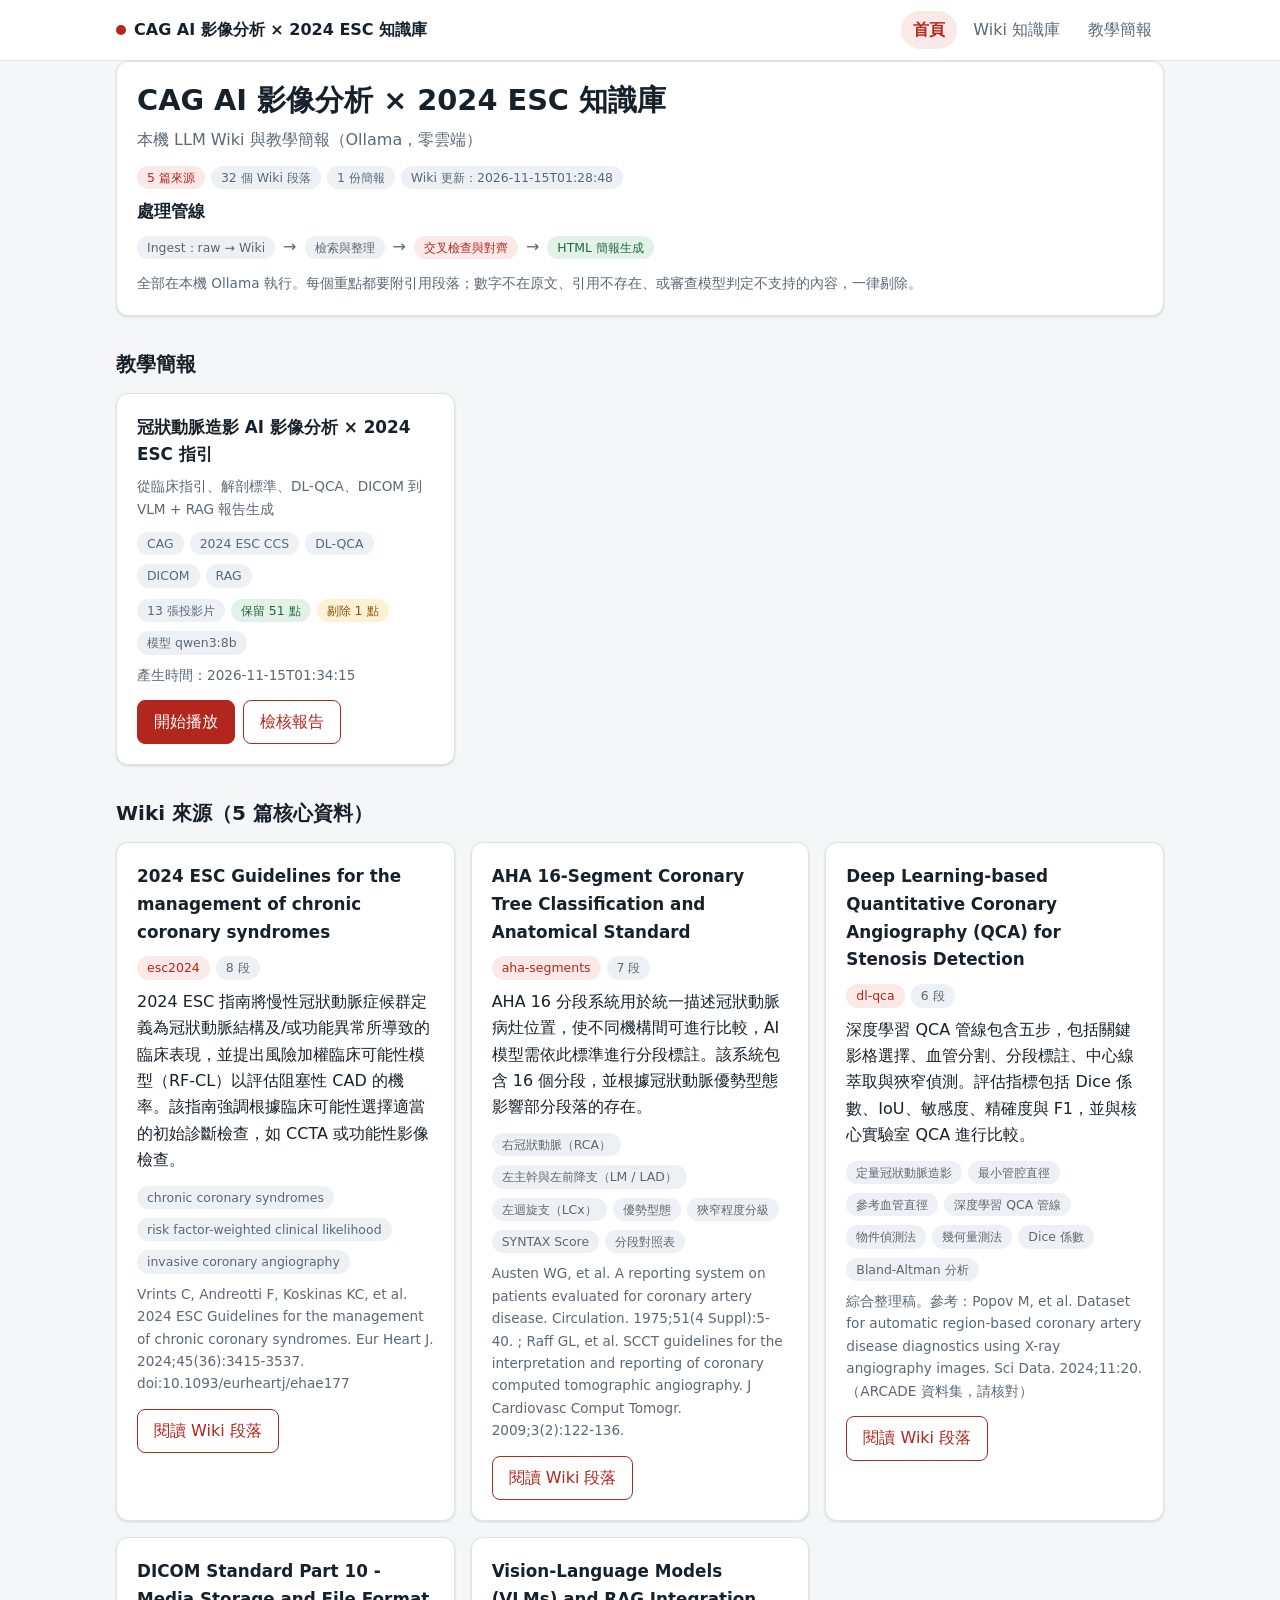
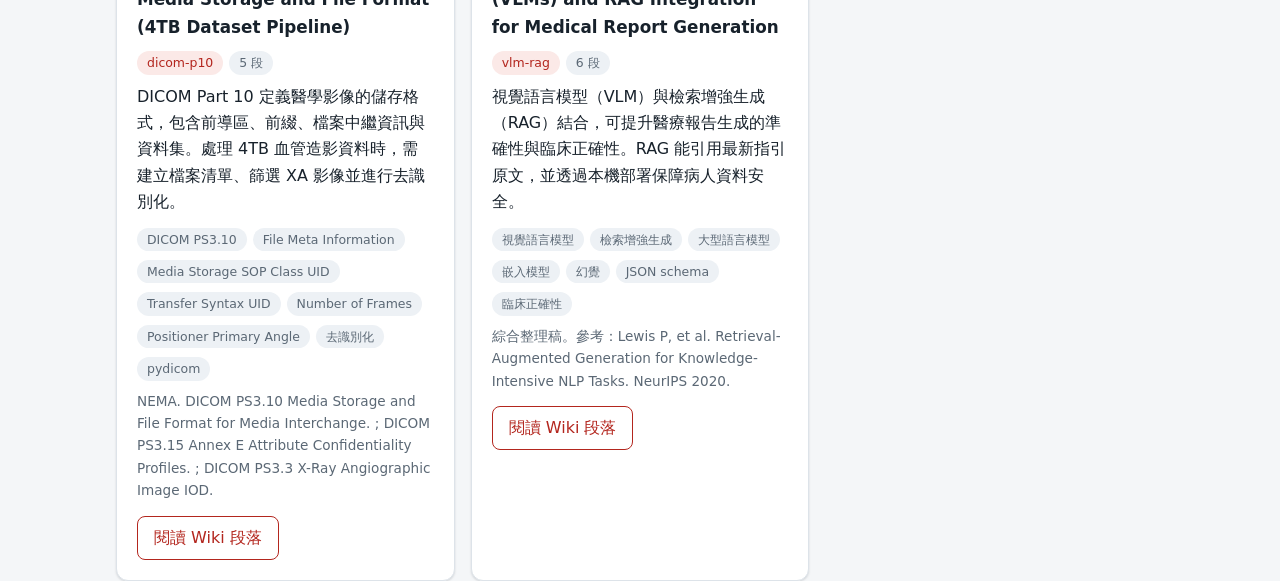
==== docs/index.html @ cc396cfe "Initialize local CAG LLM Wiki and teaching slide pipeline - raw/: 5 source notes (ESC 2024 CCS, AHA " ====
<!doctype html>
<html lang="zh-Hant">
<head>
  <meta charset="utf-8">
  <meta name="viewport" content="width=device-width, initial-scale=1">
  <meta http-equiv="Content-Security-Policy" content="default-src 'self'; script-src 'self'; style-src 'self'; img-src 'self' data:; connect-src 'self'; object-src 'none'; base-uri 'none'; form-action 'none'">
  <meta name="referrer" content="no-referrer">
  <title>CAG AI 知識庫</title>
  <link rel="icon" href="data:,">
  <link rel="stylesheet" href="style.css">
</head>
<body data-page="home">
  <header class="site-header">
    <div class="container header-inner">
      <a class="brand" id="brand" href="index.html">CAG AI 知識庫</a>
      <nav class="nav" id="nav" aria-label="主選單">
        <a href="index.html" data-page="home">首頁</a>
        <a href="wiki.html" data-page="wiki">Wiki 知識庫</a>
        <a href="slides.html" data-page="slides">教學簡報</a>
      </nav>
    </div>
  </header>

  <main class="container" id="main">
    <section class="card">
      <h1 id="site-title">CAG AI 影像分析 × 2024 ESC 知識庫</h1>
      <p class="lead" id="site-subtitle"></p>
      <div id="stats"></div>
      <h3>處理管線</h3>
      <ul class="flow">
        <li><span class="tag">Ingest：raw → Wiki</span></li>
        <li><span class="tag">檢索與整理</span></li>
        <li><span class="tag accent">交叉檢查與對齊</span></li>
        <li><span class="tag ok">HTML 簡報生成</span></li>
      </ul>
      <p class="small">全部在本機 Ollama 執行。每個重點都要附引用段落；數字不在原文、引用不存在、或審查模型判定不支持的內容，一律剔除。</p>
    </section>

    <h2 class="section-title">教學簡報</h2>
    <div class="grid" id="decks"></div>

    <h2 class="section-title">Wiki 來源（5 篇核心資料）</h2>
    <div class="grid" id="sources"></div>
  </main>

  <script src="common.js"></script>
  <script src="home.js"></script>
</body>
</html>
---- docs/style.css ----
/* 共用樣式：所有頁面只使用 .card 與 .tag 兩種版面元件 */
:root {
  --bg: #f4f6f8;
  --surface: #ffffff;
  --text: #17212b;
  --muted: #5b6875;
  --line: #dde3e9;
  --accent: #b3261e;        /* 冠狀動脈紅 */
  --accent-soft: #fbe9e7;
  --ok: #1e6b3a;
  --ok-soft: #e3f2e8;
  --warn: #8a5300;
  --warn-soft: #fff1d6;
  --tag-bg: #edf1f5;
  --radius: 12px;
  --shadow: 0 1px 2px rgba(16, 24, 40, .06), 0 1px 3px rgba(16, 24, 40, .08);
  --font: "Noto Sans TC", "Microsoft JhengHei", "PingFang TC", system-ui, sans-serif;
  color-scheme: light;
}
@media (prefers-color-scheme: dark) {
  :root {
    --bg: #0f1419; --surface: #182029; --text: #e6ebf0; --muted: #9aa7b4; --line: #2a3541;
    --accent: #ff8a80; --accent-soft: #3a1f1d; --ok: #8fd6a5; --ok-soft: #1b3324;
    --warn: #ffc56b; --warn-soft: #3a2c12; --tag-bg: #232e39; --shadow: none;
    color-scheme: dark;
  }
}

* { box-sizing: border-box; }
html, body { margin: 0; }
body { background: var(--bg); color: var(--text); font-family: var(--font); line-height: 1.65; }
a { color: var(--accent); }
.container { max-width: 1080px; margin: 0 auto; padding: 0 16px; }

/* 頁首（所有頁面相同結構） */
.site-header { background: var(--surface); border-bottom: 1px solid var(--line); }
.header-inner { display: flex; align-items: center; justify-content: space-between; gap: 16px;
  min-height: 60px; flex-wrap: wrap; }
.brand { font-weight: 700; color: var(--text); text-decoration: none; }
.brand::before { content: ""; display: inline-block; width: 10px; height: 10px; border-radius: 50%;
  background: var(--accent); margin-right: 8px; vertical-align: middle; }
.nav { display: flex; gap: 4px; flex-wrap: wrap; }
.nav a { padding: 6px 12px; border-radius: 999px; text-decoration: none; color: var(--muted); }
.nav a[aria-current="page"] { background: var(--accent-soft); color: var(--accent); font-weight: 600; }

main { padding: 28px 0 48px; }
h1 { font-size: 1.8rem; line-height: 1.3; margin: 0 0 8px; }
h2 { font-size: 1.25rem; margin: 0 0 12px; }
h3 { font-size: 1.05rem; margin: 0 0 6px; }
.lead { color: var(--muted); margin: 0 0 16px; }
.section-title { margin: 32px 0 12px; }
.small { font-size: .85rem; color: var(--muted); }

/* Card */
.grid { display: grid; gap: 16px; grid-template-columns: repeat(auto-fill, minmax(300px, 1fr)); }
.card { background: var(--surface); border: 1px solid var(--line); border-radius: var(--radius);
  box-shadow: var(--shadow); padding: 20px; min-width: 0; overflow-wrap: anywhere; }
.card > :last-child { margin-bottom: 0; }
.card p { margin: 0 0 10px; }
.card-actions { margin-top: 14px; display: flex; gap: 8px; flex-wrap: wrap; }

/* Tag */
.tags { display: flex; flex-wrap: wrap; gap: 6px; margin: 8px 0; padding: 0; list-style: none; }
.tag { display: inline-block; font-size: .78rem; line-height: 1.4; padding: 3px 10px; border-radius: 999px;
  background: var(--tag-bg); color: var(--muted); text-decoration: none; white-space: nowrap; }
.tag.accent { background: var(--accent-soft); color: var(--accent); }
.tag.ok { background: var(--ok-soft); color: var(--ok); }
.tag.warn { background: var(--warn-soft); color: var(--warn); }
a.tag:hover { outline: 1px solid currentColor; }

.btn { display: inline-block; border: 1px solid var(--accent); background: var(--accent); color: #fff;
  padding: 8px 16px; border-radius: 8px; text-decoration: none; font: inherit; cursor: pointer; }
.btn.ghost { background: transparent; color: var(--accent); }
.btn:disabled { opacity: .4; cursor: default; }
@media (prefers-color-scheme: dark) { .btn { color: #1a0d0c; } .btn.ghost { color: var(--accent); } }

/* Pipeline 流程 */
.flow { display: flex; flex-wrap: wrap; gap: 8px; align-items: center; margin: 8px 0 12px; padding: 0; list-style: none; }
.flow li + li::before { content: "→"; color: var(--muted); margin-right: 8px; }

/* Wiki 段落 */
.chunk { scroll-margin-top: 16px; }
.chunk:target { border-color: var(--accent); }
.citation { font-size: .85rem; color: var(--muted); }

/* 簡報 */
.deck-bar { display: flex; align-items: center; gap: 12px; flex-wrap: wrap; margin-bottom: 12px; }
.deck-bar progress { flex: 1 1 160px; height: 6px; accent-color: var(--accent); }
.slide.card { min-height: 440px; padding: 36px 40px; display: flex; flex-direction: column; }
.slide[hidden] { display: none; }
.slide h2 { font-size: 1.6rem; margin-bottom: 20px; }
.slide.title-slide { justify-content: center; text-align: center; }
.slide.title-slide h1 { font-size: 2.1rem; }
.slide.title-slide .tags { justify-content: center; }
.slide ul.points { margin: 0; padding-left: 1.3em; display: grid; gap: 14px; font-size: 1.1rem; }
.slide ul.points .tag { margin-left: 6px; vertical-align: 2px; }
.slide .slide-foot { margin-top: auto; padding-top: 20px; }
.refs { margin: 0; padding-left: 1.2em; display: grid; gap: 10px; }
.status { padding: 16px; }

@media (max-width: 640px) {
  .slide.card { padding: 24px 20px; min-height: 360px; }
  .slide h2 { font-size: 1.3rem; }
  .slide.title-slide h1 { font-size: 1.6rem; }
  .slide ul.points { font-size: 1rem; }
}
@media print {
  .site-header, .deck-bar { display: none; }
  .slide[hidden] { display: flex; }
  .slide.card { break-after: page; box-shadow: none; }
}
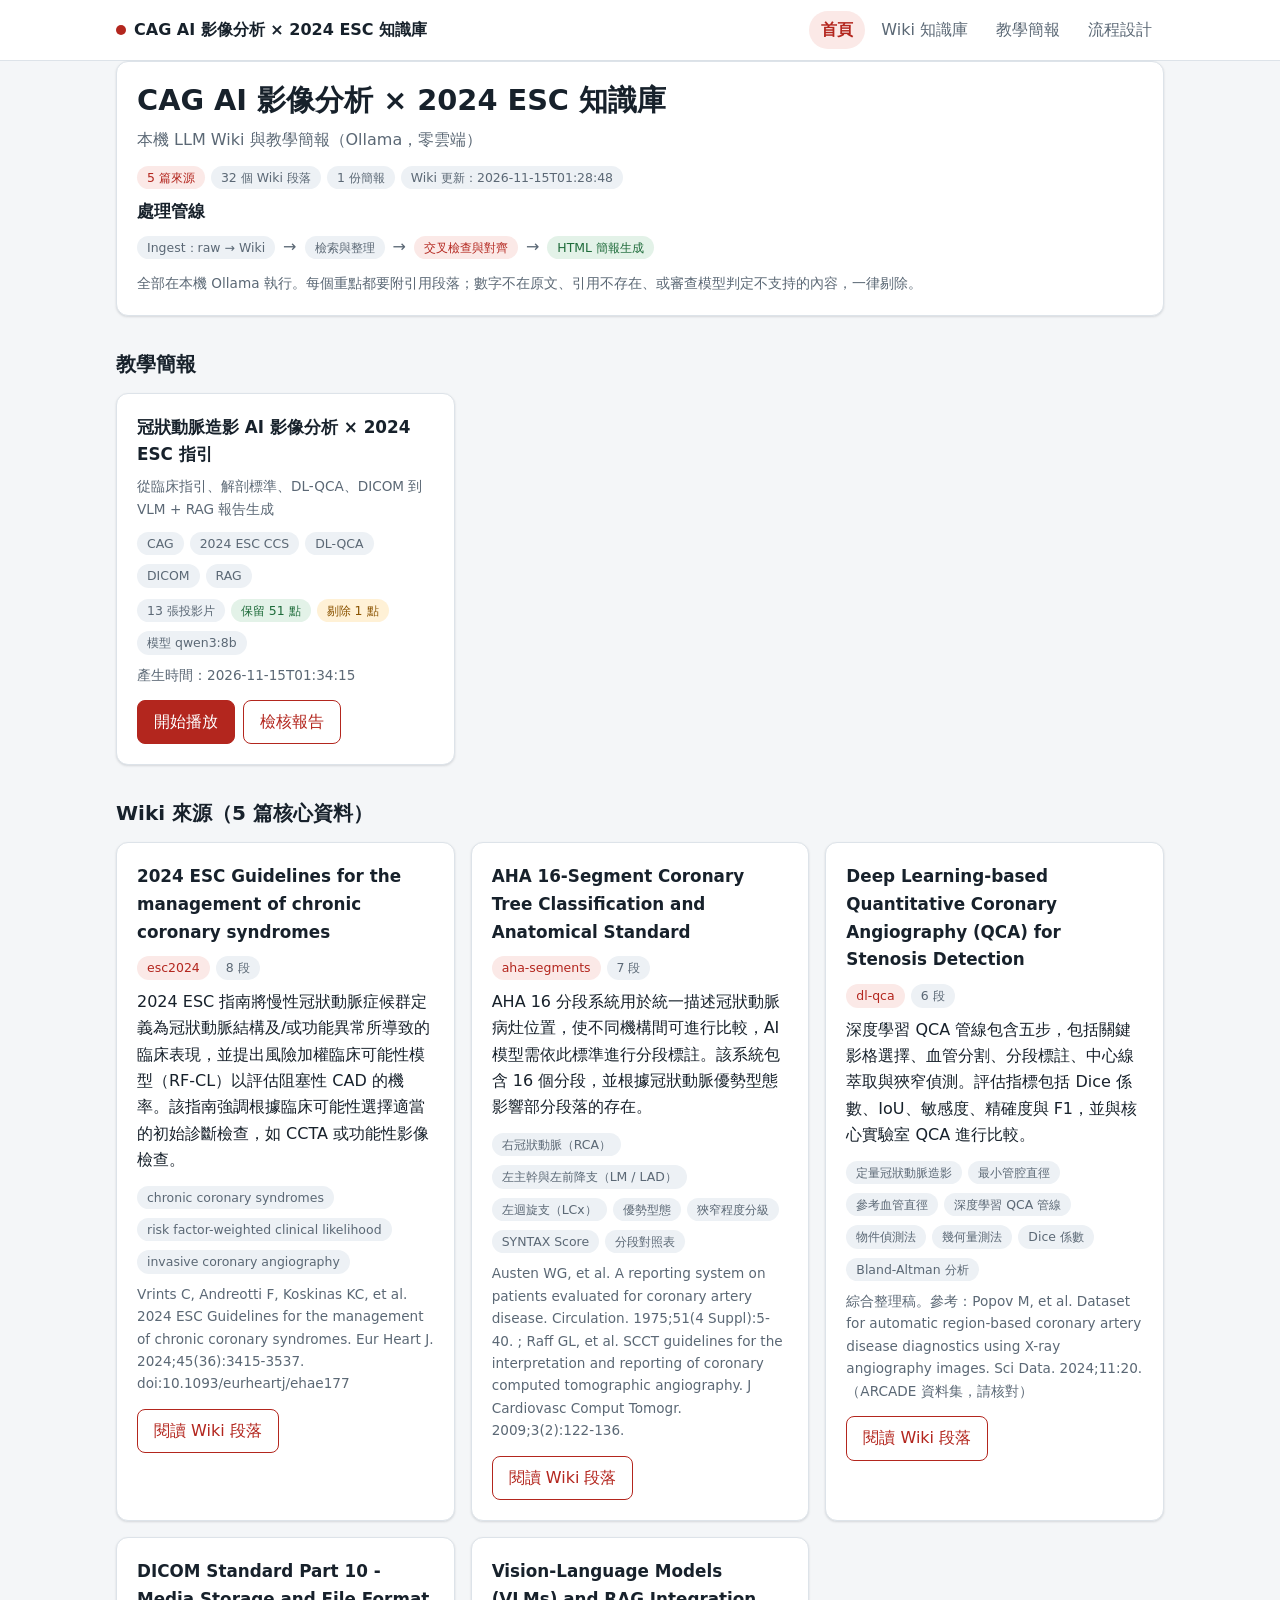
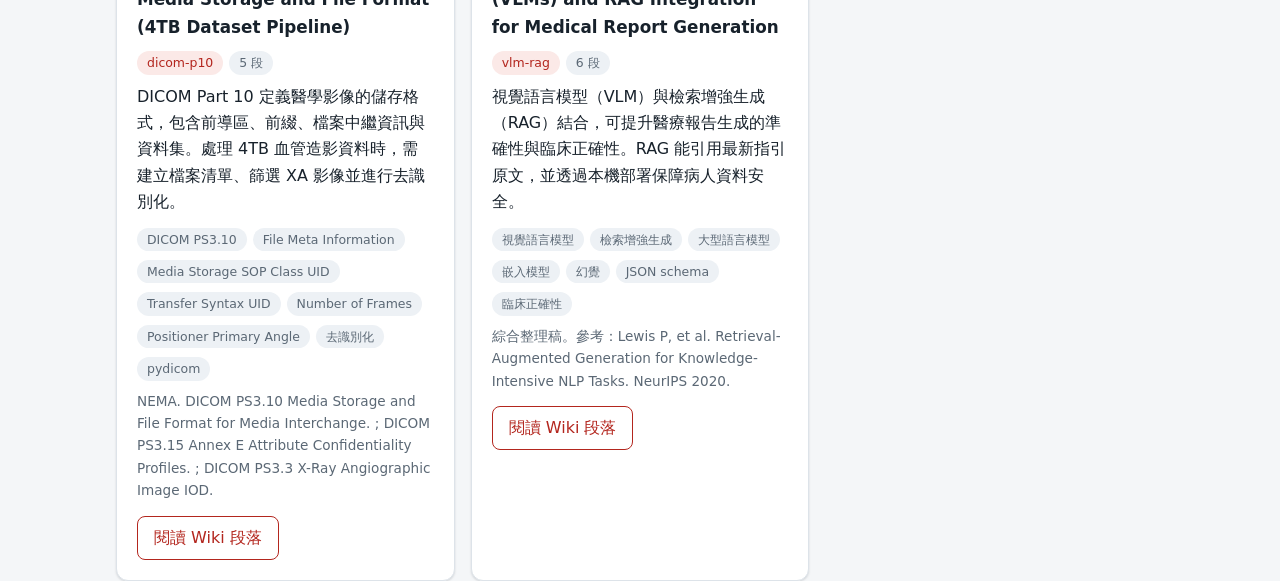
==== commit 4ef95a5c: "Add loop/graph design and reflection page (data-driven) Co-Authored-By: Claude Opus 5.5 <noreply@ant" ====
--- a/docs/index.html
+++ b/docs/index.html
@@ -17,6 +17,7 @@
         <a href="index.html" data-page="home">首頁</a>
         <a href="wiki.html" data-page="wiki">Wiki 知識庫</a>
         <a href="slides.html" data-page="slides">教學簡報</a>
+        <a href="design.html" data-page="design">流程設計</a>
       </nav>
     </div>
   </header>
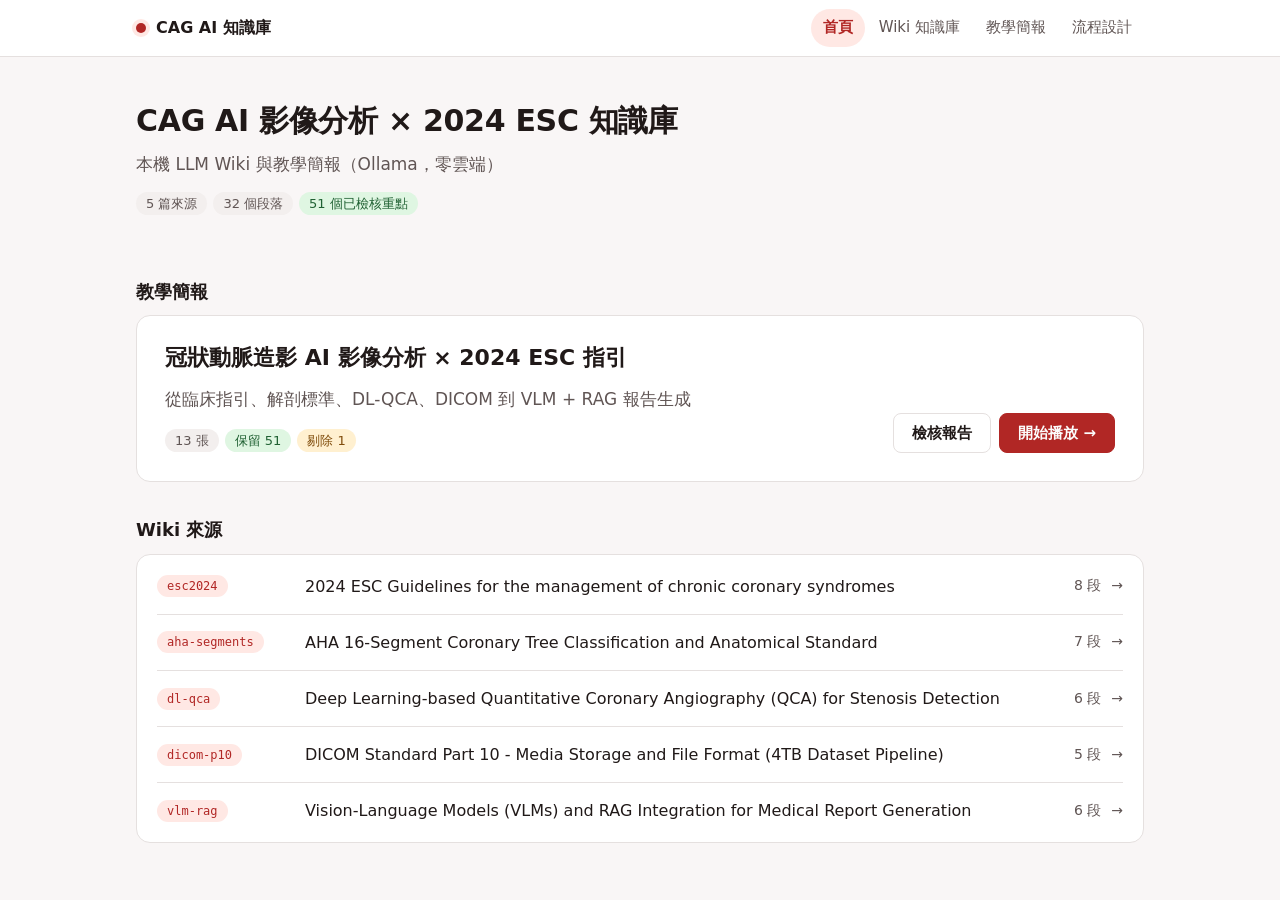
==== commit 55a97a21: "Redesign site and cut excess copy - OKLCH tokens, one type family, card/tag vocabulary kept - Home: " ====
--- a/docs/index.html
+++ b/docs/index.html
@@ -7,7 +7,7 @@
   <meta name="referrer" content="no-referrer">
   <title>CAG AI 知識庫</title>
   <link rel="icon" href="data:,">
-  <link rel="stylesheet" href="style.css">
+  <link rel="stylesheet" href="style.css?v=2">
 </head>
 <body data-page="home">
   <header class="site-header">
@@ -23,28 +23,24 @@
   </header>
 
   <main class="container" id="main">
-    <section class="card">
+    <section class="hero">
       <h1 id="site-title">CAG AI 影像分析 × 2024 ESC 知識庫</h1>
       <p class="lead" id="site-subtitle"></p>
       <div id="stats"></div>
-      <h3>處理管線</h3>
-      <ul class="flow">
-        <li><span class="tag">Ingest：raw → Wiki</span></li>
-        <li><span class="tag">檢索與整理</span></li>
-        <li><span class="tag accent">交叉檢查與對齊</span></li>
-        <li><span class="tag ok">HTML 簡報生成</span></li>
-      </ul>
-      <p class="small">全部在本機 Ollama 執行。每個重點都要附引用段落；數字不在原文、引用不存在、或審查模型判定不支持的內容，一律剔除。</p>
     </section>
 
-    <h2 class="section-title">教學簡報</h2>
-    <div class="grid" id="decks"></div>
+    <section class="section" aria-labelledby="h-decks">
+      <div class="section-head"><h2 id="h-decks">教學簡報</h2></div>
+      <div id="decks"></div>
+    </section>
 
-    <h2 class="section-title">Wiki 來源（5 篇核心資料）</h2>
-    <div class="grid" id="sources"></div>
+    <section class="section" aria-labelledby="h-sources">
+      <div class="section-head"><h2 id="h-sources">Wiki 來源</h2></div>
+      <div class="card flush"><ul class="rows" id="sources"></ul></div>
+    </section>
   </main>
 
-  <script src="common.js"></script>
-  <script src="home.js"></script>
+  <script src="common.js?v=2"></script>
+  <script src="home.js?v=2"></script>
 </body>
 </html>
--- a/docs/style.css
+++ b/docs/style.css
@@ -1,111 +1,227 @@
-/* 共用樣式：所有頁面只使用 .card 與 .tag 兩種版面元件 */
+/* 共用樣式：版面元件只有 .card 與 .tag；顏色一律用 OKLCH token */
 :root {
-  --bg: #f4f6f8;
-  --surface: #ffffff;
-  --text: #17212b;
-  --muted: #5b6875;
-  --line: #dde3e9;
-  --accent: #b3261e;        /* 冠狀動脈紅 */
-  --accent-soft: #fbe9e7;
-  --ok: #1e6b3a;
-  --ok-soft: #e3f2e8;
-  --warn: #8a5300;
-  --warn-soft: #fff1d6;
-  --tag-bg: #edf1f5;
-  --radius: 12px;
-  --shadow: 0 1px 2px rgba(16, 24, 40, .06), 0 1px 3px rgba(16, 24, 40, .08);
+  --bg: oklch(0.975 0.003 25);
+  --surface: oklch(1 0 0);
+  --surface-2: oklch(0.955 0.005 25);
+  --ink: oklch(0.22 0.012 25);
+  --muted: oklch(0.46 0.014 25);
+  --line: oklch(0.91 0.006 25);
+  --accent: oklch(0.5 0.175 27);          /* 冠狀動脈紅 */
+  --accent-hover: oklch(0.44 0.17 27);
+  --accent-ink: oklch(0.99 0 0);
+  --accent-soft: oklch(0.95 0.028 27);
+  --ok: oklch(0.44 0.1 150);
+  --ok-soft: oklch(0.95 0.035 150);
+  --warn: oklch(0.47 0.1 65);
+  --warn-soft: oklch(0.96 0.045 85);
+
   --font: "Noto Sans TC", "Microsoft JhengHei", "PingFang TC", system-ui, sans-serif;
+  --mono: ui-monospace, "Cascadia Mono", Consolas, "SF Mono", monospace;
+  --radius: 14px;
+  --radius-sm: 8px;
+  --ease: cubic-bezier(0.22, 1, 0.36, 1);
+  --z-sticky: 100;
   color-scheme: light;
 }
 @media (prefers-color-scheme: dark) {
   :root {
-    --bg: #0f1419; --surface: #182029; --text: #e6ebf0; --muted: #9aa7b4; --line: #2a3541;
-    --accent: #ff8a80; --accent-soft: #3a1f1d; --ok: #8fd6a5; --ok-soft: #1b3324;
-    --warn: #ffc56b; --warn-soft: #3a2c12; --tag-bg: #232e39; --shadow: none;
+    --bg: oklch(0.17 0.006 25);
+    --surface: oklch(0.21 0.008 25);
+    --surface-2: oklch(0.26 0.01 25);
+    --ink: oklch(0.94 0.005 25);
+    --muted: oklch(0.74 0.012 25);
+    --line: oklch(0.31 0.01 25);
+    --accent: oklch(0.72 0.15 25);
+    --accent-hover: oklch(0.78 0.13 25);
+    --accent-ink: oklch(0.18 0.02 25);
+    --accent-soft: oklch(0.3 0.06 25);
+    --ok: oklch(0.8 0.11 150);
+    --ok-soft: oklch(0.29 0.05 150);
+    --warn: oklch(0.83 0.11 80);
+    --warn-soft: oklch(0.3 0.05 75);
     color-scheme: dark;
   }
 }
 
 * { box-sizing: border-box; }
 html, body { margin: 0; }
-body { background: var(--bg); color: var(--text); font-family: var(--font); line-height: 1.65; }
-a { color: var(--accent); }
-.container { max-width: 1080px; margin: 0 auto; padding: 0 16px; }
-
-/* 頁首（所有頁面相同結構） */
-.site-header { background: var(--surface); border-bottom: 1px solid var(--line); }
-.header-inner { display: flex; align-items: center; justify-content: space-between; gap: 16px;
-  min-height: 60px; flex-wrap: wrap; }
-.brand { font-weight: 700; color: var(--text); text-decoration: none; }
-.brand::before { content: ""; display: inline-block; width: 10px; height: 10px; border-radius: 50%;
-  background: var(--accent); margin-right: 8px; vertical-align: middle; }
-.nav { display: flex; gap: 4px; flex-wrap: wrap; }
-.nav a { padding: 6px 12px; border-radius: 999px; text-decoration: none; color: var(--muted); }
+body {
+  background: var(--bg);
+  color: var(--ink);
+  font: 400 1rem/1.7 var(--font);
+  -webkit-font-smoothing: antialiased;
+}
+a { color: var(--accent); text-underline-offset: 3px; }
+h1, h2, h3 { line-height: 1.3; text-wrap: balance; margin: 0; }
+h1 { font-size: 1.875rem; font-weight: 700; letter-spacing: -0.01em; }
+h2 { font-size: 1.125rem; font-weight: 700; }
+h3 { font-size: 1.0625rem; font-weight: 600; }
+p { margin: 0; text-wrap: pretty; }
+:focus-visible { outline: 2px solid var(--accent); outline-offset: 2px; border-radius: 4px; }
+
+.container { max-width: 1040px; margin: 0 auto; padding: 0 16px; }
+main { padding-bottom: 64px; }
+
+/* ── 頁首 ─────────────────────────── */
+.site-header {
+  position: sticky; top: 0; z-index: var(--z-sticky);
+  background: var(--surface); border-bottom: 1px solid var(--line);
+}
+.header-inner { display: flex; align-items: center; justify-content: space-between;
+  gap: 8px 16px; min-height: 56px; flex-wrap: wrap; padding-block: 6px; }
+.brand { font-weight: 700; color: var(--ink); text-decoration: none; display: inline-flex;
+  align-items: center; gap: 10px; }
+.brand::before { content: ""; width: 10px; height: 10px; border-radius: 50%; background: var(--accent);
+  box-shadow: 0 0 0 4px var(--accent-soft); }
+.nav { display: flex; gap: 2px; flex-wrap: wrap; }
+.nav a { padding: 6px 12px; border-radius: 999px; text-decoration: none; color: var(--muted);
+  font-size: .9375rem; transition: background-color 150ms var(--ease), color 150ms var(--ease); }
+.nav a:hover { background: var(--surface-2); color: var(--ink); }
 .nav a[aria-current="page"] { background: var(--accent-soft); color: var(--accent); font-weight: 600; }
 
-main { padding: 28px 0 48px; }
-h1 { font-size: 1.8rem; line-height: 1.3; margin: 0 0 8px; }
-h2 { font-size: 1.25rem; margin: 0 0 12px; }
-h3 { font-size: 1.05rem; margin: 0 0 6px; }
-.lead { color: var(--muted); margin: 0 0 16px; }
-.section-title { margin: 32px 0 12px; }
-.small { font-size: .85rem; color: var(--muted); }
-
-/* Card */
-.grid { display: grid; gap: 16px; grid-template-columns: repeat(auto-fill, minmax(300px, 1fr)); }
+/* ── 頁面開頭 ─────────────────────── */
+.hero { padding: 44px 0 28px; display: grid; gap: 10px; }
+.lead { color: var(--muted); font-size: 1.0625rem; max-width: 62ch; }
+
+.section { margin-top: 36px; }
+.section-head { display: flex; align-items: baseline; justify-content: space-between; gap: 12px;
+  margin-bottom: 12px; }
+.section-head .meta { font-size: .875rem; color: var(--muted); }
+
+/* ── Card ─────────────────────────── */
 .card { background: var(--surface); border: 1px solid var(--line); border-radius: var(--radius);
-  box-shadow: var(--shadow); padding: 20px; min-width: 0; overflow-wrap: anywhere; }
-.card > :last-child { margin-bottom: 0; }
-.card p { margin: 0 0 10px; }
-.card-actions { margin-top: 14px; display: flex; gap: 8px; flex-wrap: wrap; }
-
-/* Tag */
-.tags { display: flex; flex-wrap: wrap; gap: 6px; margin: 8px 0; padding: 0; list-style: none; }
-.tag { display: inline-block; font-size: .78rem; line-height: 1.4; padding: 3px 10px; border-radius: 999px;
-  background: var(--tag-bg); color: var(--muted); text-decoration: none; white-space: nowrap; }
+  padding: 24px; min-width: 0; overflow-wrap: anywhere; }
+.card.flush { padding: 4px 20px; }
+
+/* ── Tag ──────────────────────────── */
+.tags { display: flex; flex-wrap: wrap; gap: 6px; margin: 0; padding: 0; list-style: none; }
+.tag { display: inline-flex; align-items: center; font-size: .8125rem; line-height: 1.5;
+  padding: 2px 10px; border-radius: 999px; background: var(--surface-2); color: var(--muted);
+  text-decoration: none; white-space: nowrap; }
+.tag.mono { font-family: var(--mono); font-size: .75rem; letter-spacing: 0; }
 .tag.accent { background: var(--accent-soft); color: var(--accent); }
 .tag.ok { background: var(--ok-soft); color: var(--ok); }
 .tag.warn { background: var(--warn-soft); color: var(--warn); }
-a.tag:hover { outline: 1px solid currentColor; }
-
-.btn { display: inline-block; border: 1px solid var(--accent); background: var(--accent); color: #fff;
-  padding: 8px 16px; border-radius: 8px; text-decoration: none; font: inherit; cursor: pointer; }
-.btn.ghost { background: transparent; color: var(--accent); }
-.btn:disabled { opacity: .4; cursor: default; }
-@media (prefers-color-scheme: dark) { .btn { color: #1a0d0c; } .btn.ghost { color: var(--accent); } }
-
-/* Pipeline 流程 */
-.flow { display: flex; flex-wrap: wrap; gap: 8px; align-items: center; margin: 8px 0 12px; padding: 0; list-style: none; }
-.flow li + li::before { content: "→"; color: var(--muted); margin-right: 8px; }
-
-/* Wiki 段落 */
-.chunk { scroll-margin-top: 16px; }
-.chunk:target { border-color: var(--accent); }
-.citation { font-size: .85rem; color: var(--muted); }
-
-/* 簡報 */
-.deck-bar { display: flex; align-items: center; gap: 12px; flex-wrap: wrap; margin-bottom: 12px; }
-.deck-bar progress { flex: 1 1 160px; height: 6px; accent-color: var(--accent); }
-.slide.card { min-height: 440px; padding: 36px 40px; display: flex; flex-direction: column; }
+a.tag { transition: background-color 150ms var(--ease), color 150ms var(--ease); }
+a.tag:hover { background: var(--accent-soft); color: var(--accent); }
+
+/* ── 按鈕 ─────────────────────────── */
+.btn { display: inline-flex; align-items: center; gap: 6px; min-height: 40px; padding: 0 18px;
+  border-radius: var(--radius-sm); border: 1px solid var(--accent); background: var(--accent);
+  color: var(--accent-ink); font: 600 .9375rem/1 var(--font); text-decoration: none; cursor: pointer;
+  white-space: nowrap; flex-shrink: 0;
+  transition: background-color 150ms var(--ease), border-color 150ms var(--ease), transform 150ms var(--ease); }
+.btn:hover { background: var(--accent-hover); border-color: var(--accent-hover); }
+.btn:active { transform: translateY(1px); }
+.btn.ghost { background: transparent; border-color: var(--line); color: var(--ink); }
+.btn.ghost:hover { background: var(--surface-2); }
+.btn:disabled { opacity: .35; cursor: default; transform: none; }
+.btn:disabled:hover { background: var(--accent); }
+.btn.ghost:disabled:hover { background: transparent; }
+
+/* ── 首頁：主簡報 ─────────────────── */
+.feature { display: grid; grid-template-columns: 1fr auto; gap: 20px 32px; align-items: end; padding: 28px; }
+.feature h3 { font-size: 1.375rem; }
+.feature .body { display: grid; gap: 12px; }
+.feature .actions { display: flex; gap: 8px; flex-wrap: wrap; }
+
+/* ── 列表列（來源、執行紀錄） ─────── */
+.rows { list-style: none; margin: 0; padding: 0; }
+.rows > li + li { border-top: 1px solid var(--line); }
+.row { display: grid; grid-template-columns: minmax(0, 1fr) auto; gap: 6px 16px; align-items: center;
+  padding: 14px 0; color: var(--ink); text-decoration: none; }
+.row .title { font-weight: 500; }
+.row .side { display: inline-flex; align-items: center; gap: 10px; color: var(--muted); font-size: .875rem; }
+a.row .arrow { transition: transform 200ms var(--ease); }
+a.row:hover .title { color: var(--accent); }
+a.row:hover .arrow { transform: translateX(3px); color: var(--accent); }
+.row .lead-in { display: grid; grid-template-columns: 8.5rem minmax(0, 1fr); align-items: center; gap: 12px; min-width: 0; }
+.row .lead-in .tag { justify-self: start; }
+@media (max-width: 720px) { .row .lead-in { grid-template-columns: 1fr; gap: 4px; } }
+.row .sub { grid-column: 1 / -1; color: var(--muted); font-size: .9375rem; }
+
+/* ── 步驟（真正的順序） ───────────── */
+.steps { list-style: none; margin: 0; padding: 0; counter-reset: step; }
+.steps > li { counter-increment: step; display: grid; grid-template-columns: 32px 1fr; gap: 4px 14px;
+  padding: 16px 0; }
+.steps > li + li { border-top: 1px solid var(--line); }
+.steps > li::before { content: counter(step); grid-row: span 2; width: 28px; height: 28px; border-radius: 50%;
+  display: grid; place-items: center; font: 600 .8125rem/1 var(--mono);
+  background: var(--surface-2); color: var(--muted); }
+.steps > li.loop::before { background: var(--accent-soft); color: var(--accent); }
+.steps .head { display: flex; align-items: center; gap: 8px; flex-wrap: wrap; }
+.steps .desc { color: var(--muted); }
+
+/* ── 問答欄 ───────────────────────── */
+.cols { display: grid; grid-template-columns: repeat(auto-fit, minmax(240px, 1fr)); gap: 28px; }
+.cols h3 { margin-bottom: 8px; }
+.cols ul { margin: 0; padding-left: 1.1em; display: grid; gap: 6px; color: var(--muted); }
+.cols li::marker { color: var(--accent); }
+
+/* ── 流程列 ───────────────────────── */
+.flow { display: flex; flex-wrap: wrap; gap: 6px; align-items: center; margin: 4px 0 0; padding: 0; list-style: none; }
+.flow li { display: inline-flex; align-items: center; gap: 6px; }
+.flow li + li::before { content: "→"; color: var(--muted); }
+
+/* ── Wiki ─────────────────────────── */
+.source-head { display: grid; gap: 12px; padding-bottom: 20px; border-bottom: 1px solid var(--line); }
+details summary { cursor: pointer; color: var(--muted); font-size: .875rem; width: fit-content; }
+details summary:hover { color: var(--ink); }
+details[open] summary { margin-bottom: 8px; }
+.citation { font-size: .875rem; color: var(--muted); max-width: 75ch; }
+.chunks { list-style: none; margin: 0; padding: 0; }
+.chunk { padding: 22px 0; scroll-margin-top: 80px; display: grid; gap: 8px; }
+.chunk + .chunk { border-top: 1px solid var(--line); }
+.chunk .head { display: flex; align-items: center; gap: 10px; flex-wrap: wrap; }
+.chunk p { max-width: 70ch; }
+.chunk:target, .chunk.is-target { background: var(--accent-soft); margin-inline: -24px; padding-inline: 24px; }
+
+/* ── 簡報 ─────────────────────────── */
+.deck-bar { display: flex; align-items: center; gap: 12px; padding: 20px 0 14px; }
+.deck-bar .counter { font: 500 .875rem/1 var(--mono); color: var(--muted); min-width: 4.5em; text-align: center; }
+.deck-bar progress { flex: 1 1 auto; height: 4px; border: 0; border-radius: 999px; overflow: hidden;
+  appearance: none; background: var(--line); }
+.deck-bar progress::-webkit-progress-bar { background: var(--line); }
+.deck-bar progress::-webkit-progress-value { background: var(--accent); transition: width 250ms var(--ease); }
+.deck-bar progress::-moz-progress-bar { background: var(--accent); }
+
+.slide.card { min-height: clamp(400px, 64vh, 620px); padding: 48px 56px; display: flex; flex-direction: column; gap: 24px; }
 .slide[hidden] { display: none; }
-.slide h2 { font-size: 1.6rem; margin-bottom: 20px; }
-.slide.title-slide { justify-content: center; text-align: center; }
-.slide.title-slide h1 { font-size: 2.1rem; }
-.slide.title-slide .tags { justify-content: center; }
-.slide ul.points { margin: 0; padding-left: 1.3em; display: grid; gap: 14px; font-size: 1.1rem; }
-.slide ul.points .tag { margin-left: 6px; vertical-align: 2px; }
-.slide .slide-foot { margin-top: auto; padding-top: 20px; }
-.refs { margin: 0; padding-left: 1.2em; display: grid; gap: 10px; }
-.status { padding: 16px; }
-
-@media (max-width: 640px) {
-  .slide.card { padding: 24px 20px; min-height: 360px; }
-  .slide h2 { font-size: 1.3rem; }
-  .slide.title-slide h1 { font-size: 1.6rem; }
-  .slide ul.points { font-size: 1rem; }
+.slide:not([hidden]) { animation: slide-in 240ms var(--ease); }
+@keyframes slide-in { from { opacity: 0; transform: translateY(6px); } }
+.slide h2 { font-size: 2rem; letter-spacing: -0.01em; }
+.slide.title-slide { justify-content: center; gap: 18px; }
+.slide.title-slide h1 { font-size: 2.5rem; letter-spacing: -0.015em; }
+.hero h1, .slide h1, .slide h2, .feature h3 { word-break: keep-all; }
+.slide.title-slide .lead { font-size: 1.1875rem; }
+.slide ul.points { margin: 0; padding-left: 1.2em; display: grid; gap: 16px; font-size: 1.25rem; line-height: 1.6; }
+.slide ul.points li::marker { color: var(--accent); }
+.slide ul.points .tag { margin-left: 8px; vertical-align: 3px; }
+.slide .slide-foot { margin-top: auto; display: grid; gap: 10px; font-size: .875rem; color: var(--muted); }
+.refs { margin: 0; padding-left: 1.2em; display: grid; gap: 14px; }
+.refs .citation { margin-top: 2px; }
+.status { display: grid; gap: 8px; margin-top: 32px; }
+
+@media (max-width: 720px) {
+  .site-header { position: static; }
+  .nav { gap: 0; margin-inline: -8px; flex-wrap: nowrap; }
+  .nav a { padding: 6px 8px; font-size: .875rem; white-space: nowrap; }
+  h1 { font-size: 1.5rem; }
+  .hero { padding: 28px 0 20px; }
+  .feature { grid-template-columns: 1fr; padding: 22px; }
+  .card { padding: 20px; }
+  .chunk:target, .chunk.is-target { margin-inline: -20px; padding-inline: 20px; }
+  .slide.card { padding: 28px 22px; min-height: 360px; }
+  .slide h2 { font-size: 1.5rem; }
+  .slide.title-slide h1 { font-size: 1.75rem; }
+  .slide ul.points { font-size: 1.0625rem; gap: 12px; }
+  .deck-bar .btn { padding: 0 12px; }
+}
+@media (prefers-reduced-motion: reduce) {
+  *, *::before, *::after { animation: none !important; transition: none !important; }
 }
 @media print {
   .site-header, .deck-bar { display: none; }
   .slide[hidden] { display: flex; }
-  .slide.card { break-after: page; box-shadow: none; }
-}
+  .slide.card { break-after: page; }
+}
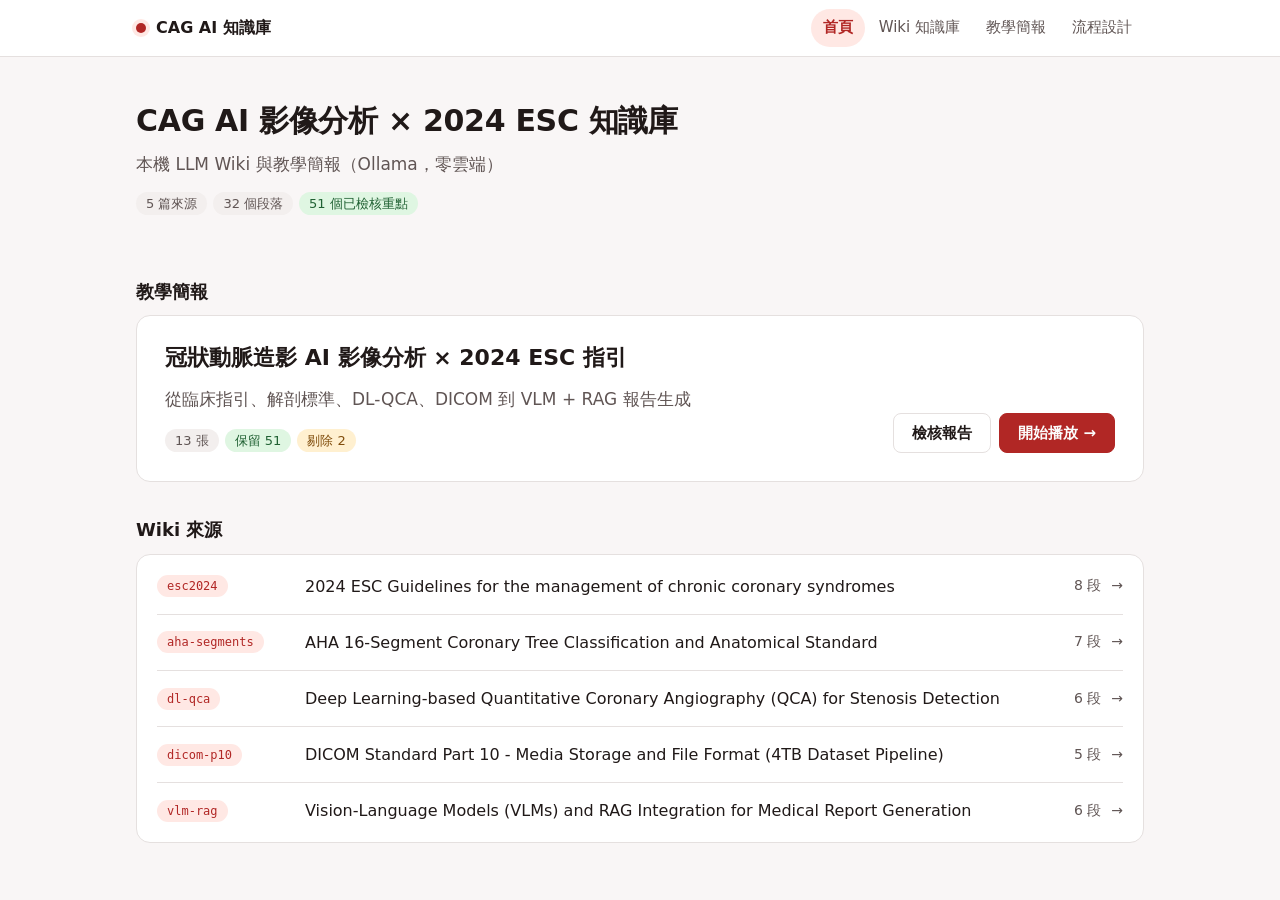
==== commit 7c3eb69a: "Make slides image-first with hand-drawn SVG figures - 12 SVG figures (cover + 11 sections) drawn fro" ====
--- a/docs/index.html
+++ b/docs/index.html
@@ -7,7 +7,7 @@
   <meta name="referrer" content="no-referrer">
   <title>CAG AI 知識庫</title>
   <link rel="icon" href="data:,">
-  <link rel="stylesheet" href="style.css?v=2">
+  <link rel="stylesheet" href="style.css?v=5">
 </head>
 <body data-page="home">
   <header class="site-header">
@@ -40,7 +40,7 @@
     </section>
   </main>
 
-  <script src="common.js?v=2"></script>
-  <script src="home.js?v=2"></script>
+  <script src="common.js?v=5"></script>
+  <script src="home.js?v=5"></script>
 </body>
 </html>
--- a/docs/style.css
+++ b/docs/style.css
@@ -198,6 +198,26 @@
 .slide ul.points li::marker { color: var(--accent); }
 .slide ul.points .tag { margin-left: 8px; vertical-align: 3px; }
 .slide .slide-foot { margin-top: auto; display: grid; gap: 10px; font-size: .875rem; color: var(--muted); }
+/* 圖為主、文字為輔 */
+body[data-page="slides"] .container { max-width: 1240px; }
+.slide-split { display: grid; grid-template-columns: minmax(0, 7fr) minmax(0, 4fr); gap: 36px; align-items: center; flex: 1; }
+.fig { margin: 0; display: grid; gap: 10px; }
+.fig img { display: block; width: 100%; height: auto; }
+.fig figcaption { font-size: .8125rem; color: var(--muted); }
+.slide .slide-split ul.points { font-size: 1rem; line-height: 1.65; gap: 12px; }
+.fig a { display: block; border-radius: var(--radius-sm); cursor: zoom-in; }
+.slide .more { margin-top: 14px; }
+.slide .more summary { cursor: pointer; color: var(--muted); font-size: .875rem; width: fit-content; }
+.slide .more summary:hover { color: var(--ink); }
+.slide .more[open] summary { margin-bottom: 12px; }
+.title-split { display: grid; grid-template-columns: minmax(0, 6fr) minmax(0, 5fr); gap: 40px; align-items: center; }
+.title-text { display: grid; gap: 18px; }
+.title-split .fig img { max-height: 420px; }
+@media (max-width: 960px) {
+  .slide-split { grid-template-columns: 1fr; gap: 20px; }
+  .slide-split .fig img { max-height: 420px; }
+}
+
 .refs { margin: 0; padding-left: 1.2em; display: grid; gap: 14px; }
 .refs .citation { margin-top: 2px; }
 .status { display: grid; gap: 8px; margin-top: 32px; }
@@ -215,6 +235,12 @@
   .slide h2 { font-size: 1.5rem; }
   .slide.title-slide h1 { font-size: 1.75rem; }
   .slide ul.points { font-size: 1.0625rem; gap: 12px; }
+  .slide-split, .title-split { grid-template-columns: 1fr; gap: 20px; }
+  .slide.card:has(.slide-split) { padding-inline: 14px; }
+  .slide .slide-split ul.points { font-size: .9375rem; }
+  .slide-split .fig figcaption::after { content: "・點圖放大"; color: var(--accent); }
+  .title-split .fig { order: -1; }
+  .title-split .fig img { max-height: 220px; }
   .deck-bar .btn { padding: 0 12px; }
 }
 @media (prefers-reduced-motion: reduce) {
